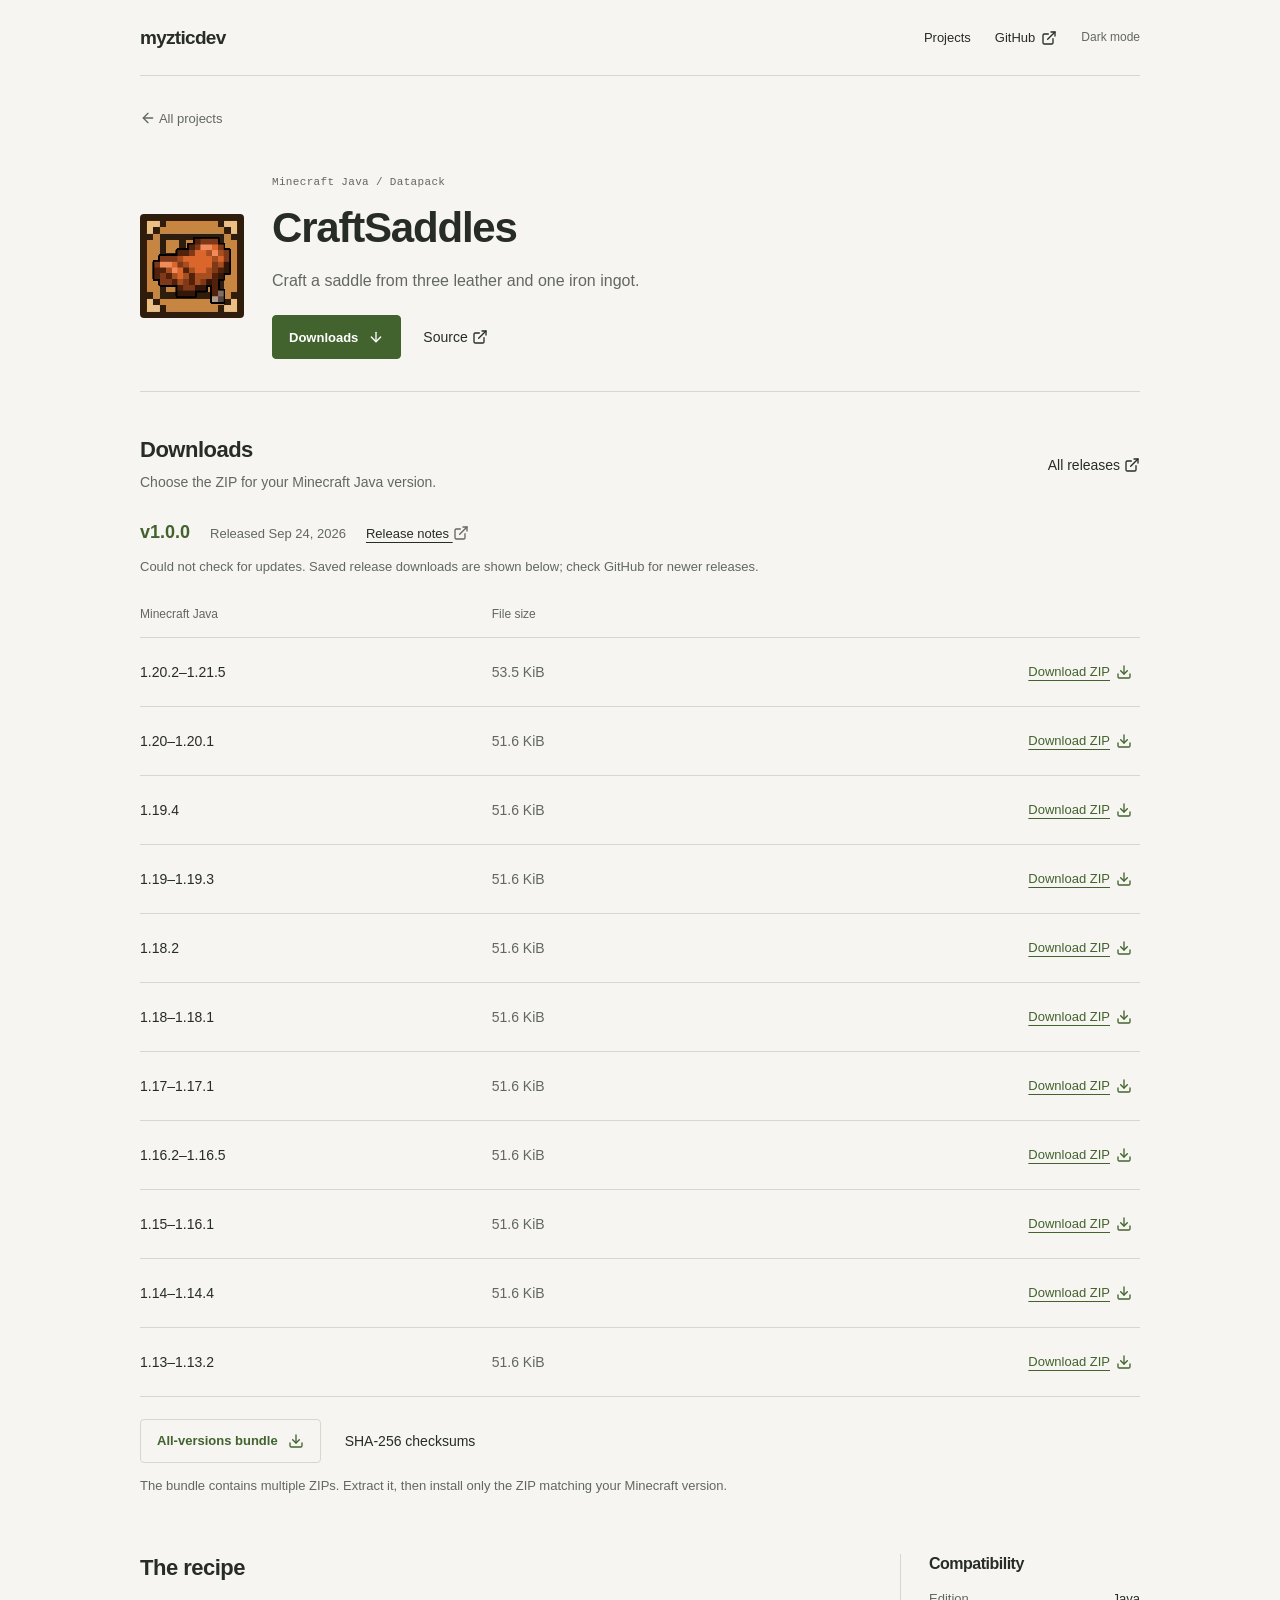
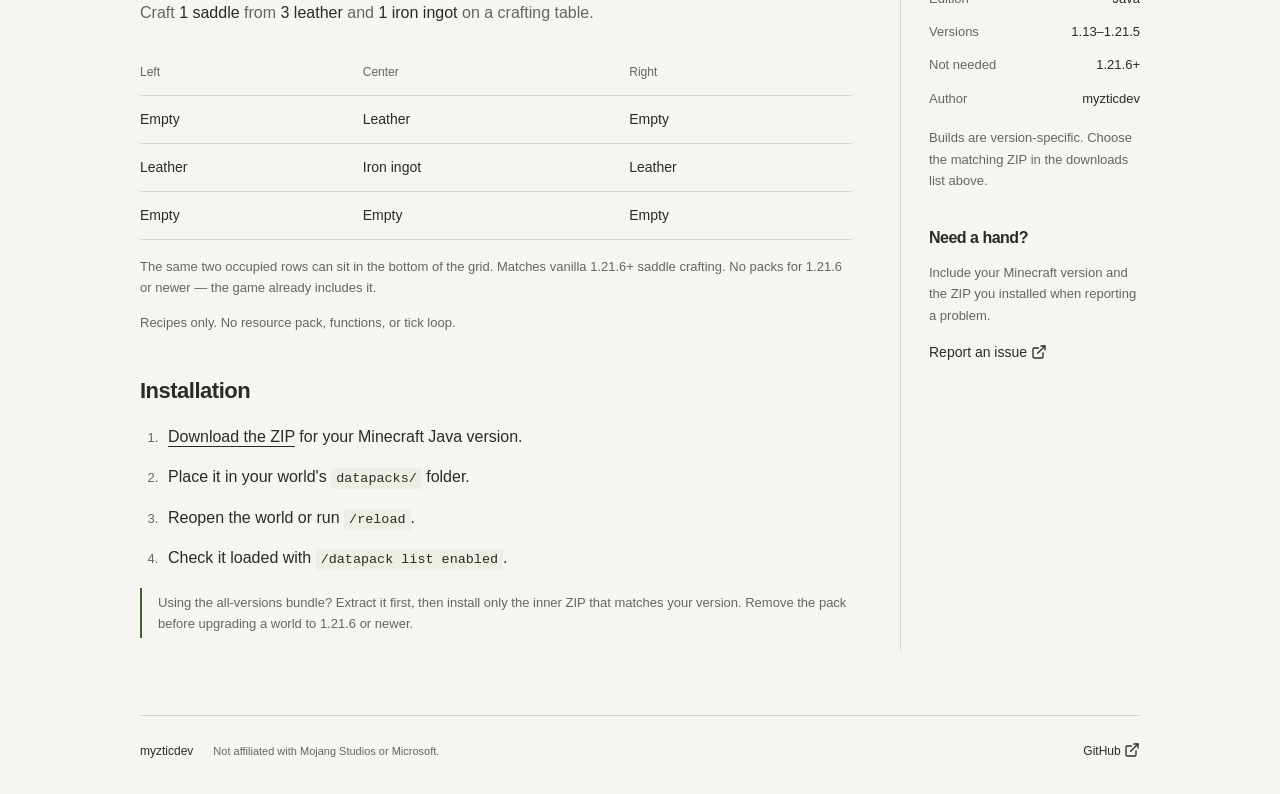
==== projects/craftsaddles/index.html @ 1de1bb4c "Add CraftSaddles project page and shared release downloads." ====
<!doctype html>
<html lang="en" data-theme="dark">
<head>
  <meta charset="utf-8" />
  <meta name="viewport" content="width=device-width, initial-scale=1" />
  <meta name="theme-color" content="#191a19" />
  <meta name="description" content="CraftSaddles by myzticdev — craft a saddle from leather and iron in Minecraft Java 1.13 through 1.21.5." />
  <meta property="og:title" content="CraftSaddles — myzticdev" />
  <meta property="og:description" content="A lightweight Minecraft Java datapack that backports vanilla saddle crafting to 1.13–1.21.5." />
  <meta property="og:type" content="website" />
  <meta property="og:url" content="https://mc.myztic.dev/projects/craftsaddles/" />
  <meta property="og:image" content="https://mc.myztic.dev/assets/images/craftsaddles.png" />
  <title>CraftSaddles — myzticdev</title>
  <link rel="stylesheet" href="/assets/css/styles.css?v=20260925-1" />
  <script src="/assets/js/app.js?v=20260922-3" defer></script>
  <script type="module" src="/assets/js/releases.js?v=20260925-1"></script>
</head>
<body>
  <a class="skip-link" href="#main">Skip to content</a>
  <div class="site-shell">
    <header class="topbar">
      <a class="brand" href="/" aria-label="myzticdev home">myzticdev</a>
      <nav aria-label="Main navigation">
        <a href="/#projects">Projects</a>
        <a href="https://github.com/myzticdev">GitHub <span class="icon icon-external-link" aria-hidden="true"></span></a>
        <button id="theme-toggle" type="button" hidden>Light mode</button>
      </nav>
    </header>
    <main id="main">
      <a class="back-link" href="/#projects"><span class="icon icon-arrow-left" aria-hidden="true"></span> All projects</a>
      <section class="project-header" aria-labelledby="project-title">
        <img class="detail-art" src="/assets/images/craftsaddles.png" alt="CraftSaddles pack icon" width="240" height="240" />
        <div>
          <p class="eyebrow">Minecraft Java / Datapack</p>
          <h1 id="project-title">CraftSaddles</h1>
          <p class="summary">Craft a saddle from three leather and one iron ingot.</p>
          <div class="actions">
            <a class="button" href="#downloads">Downloads <span class="icon icon-arrow-down" aria-hidden="true"></span></a>
            <a class="text-link" href="https://github.com/myzticdev/CraftSaddles">Source <span class="icon icon-external-link" aria-hidden="true"></span></a>
          </div>
        </div>
      </section>
      <section class="downloads-section" id="downloads" aria-labelledby="downloads-heading" data-release-downloads data-release-repo="https://github.com/myzticdev/CraftSaddles" data-release-pack="CraftSaddles" data-release-prefix="CraftSaddles">
        <div class="downloads-heading"><div><h2 id="downloads-heading">Downloads</h2><p>Choose the ZIP for your Minecraft Java version.</p></div><a class="text-link" href="https://github.com/myzticdev/CraftSaddles/releases">All releases <span class="icon icon-external-link" aria-hidden="true"></span></a></div>
        <div class="release-meta"><strong data-release-tag>v1.0.0</strong><span>Released <time data-release-date datetime="2026-09-24">Sep 24, 2026</time></span><a data-release-notes href="https://github.com/myzticdev/CraftSaddles/releases/tag/v1.0.0">Release notes <span class="icon icon-external-link" aria-hidden="true"></span></a></div>
        <p class="note release-status" data-release-status role="status">Saved release from GitHub. Checking for updates requires JavaScript.</p>
        <table class="downloads-table">
          <caption class="sr-only">CraftSaddles downloads by Minecraft Java version</caption>
          <thead><tr><th scope="col">Minecraft Java</th><th class="download-size" scope="col">File size</th><th scope="col"><span class="sr-only">Download</span></th></tr></thead>
          <tbody data-download-rows>
              <tr><th scope="row">1.20.2–1.21.5</th><td class="download-size">53.5 KiB</td><td><a class="download-link" href="https://github.com/myzticdev/CraftSaddles/releases/download/v1.0.0/CraftSaddles-1.20.2-1.21.5.zip" aria-label="Download CraftSaddles v1.0.0 for Minecraft 1.20.2–1.21.5">Download ZIP <span class="icon icon-download" aria-hidden="true"></span></a></td></tr>
              <tr><th scope="row">1.20–1.20.1</th><td class="download-size">51.6 KiB</td><td><a class="download-link" href="https://github.com/myzticdev/CraftSaddles/releases/download/v1.0.0/CraftSaddles-1.20-1.20.1.zip" aria-label="Download CraftSaddles v1.0.0 for Minecraft 1.20–1.20.1">Download ZIP <span class="icon icon-download" aria-hidden="true"></span></a></td></tr>
              <tr><th scope="row">1.19.4</th><td class="download-size">51.6 KiB</td><td><a class="download-link" href="https://github.com/myzticdev/CraftSaddles/releases/download/v1.0.0/CraftSaddles-1.19.4.zip" aria-label="Download CraftSaddles v1.0.0 for Minecraft 1.19.4">Download ZIP <span class="icon icon-download" aria-hidden="true"></span></a></td></tr>
              <tr><th scope="row">1.19–1.19.3</th><td class="download-size">51.6 KiB</td><td><a class="download-link" href="https://github.com/myzticdev/CraftSaddles/releases/download/v1.0.0/CraftSaddles-1.19-1.19.3.zip" aria-label="Download CraftSaddles v1.0.0 for Minecraft 1.19–1.19.3">Download ZIP <span class="icon icon-download" aria-hidden="true"></span></a></td></tr>
              <tr><th scope="row">1.18.2</th><td class="download-size">51.6 KiB</td><td><a class="download-link" href="https://github.com/myzticdev/CraftSaddles/releases/download/v1.0.0/CraftSaddles-1.18.2.zip" aria-label="Download CraftSaddles v1.0.0 for Minecraft 1.18.2">Download ZIP <span class="icon icon-download" aria-hidden="true"></span></a></td></tr>
              <tr><th scope="row">1.18–1.18.1</th><td class="download-size">51.6 KiB</td><td><a class="download-link" href="https://github.com/myzticdev/CraftSaddles/releases/download/v1.0.0/CraftSaddles-1.18-1.18.1.zip" aria-label="Download CraftSaddles v1.0.0 for Minecraft 1.18–1.18.1">Download ZIP <span class="icon icon-download" aria-hidden="true"></span></a></td></tr>
              <tr><th scope="row">1.17–1.17.1</th><td class="download-size">51.6 KiB</td><td><a class="download-link" href="https://github.com/myzticdev/CraftSaddles/releases/download/v1.0.0/CraftSaddles-1.17-1.17.1.zip" aria-label="Download CraftSaddles v1.0.0 for Minecraft 1.17–1.17.1">Download ZIP <span class="icon icon-download" aria-hidden="true"></span></a></td></tr>
              <tr><th scope="row">1.16.2–1.16.5</th><td class="download-size">51.6 KiB</td><td><a class="download-link" href="https://github.com/myzticdev/CraftSaddles/releases/download/v1.0.0/CraftSaddles-1.16.2-1.16.5.zip" aria-label="Download CraftSaddles v1.0.0 for Minecraft 1.16.2–1.16.5">Download ZIP <span class="icon icon-download" aria-hidden="true"></span></a></td></tr>
              <tr><th scope="row">1.15–1.16.1</th><td class="download-size">51.6 KiB</td><td><a class="download-link" href="https://github.com/myzticdev/CraftSaddles/releases/download/v1.0.0/CraftSaddles-1.15-1.16.1.zip" aria-label="Download CraftSaddles v1.0.0 for Minecraft 1.15–1.16.1">Download ZIP <span class="icon icon-download" aria-hidden="true"></span></a></td></tr>
              <tr><th scope="row">1.14–1.14.4</th><td class="download-size">51.6 KiB</td><td><a class="download-link" href="https://github.com/myzticdev/CraftSaddles/releases/download/v1.0.0/CraftSaddles-1.14-1.14.4.zip" aria-label="Download CraftSaddles v1.0.0 for Minecraft 1.14–1.14.4">Download ZIP <span class="icon icon-download" aria-hidden="true"></span></a></td></tr>
              <tr><th scope="row">1.13–1.13.2</th><td class="download-size">51.6 KiB</td><td><a class="download-link" href="https://github.com/myzticdev/CraftSaddles/releases/download/v1.0.0/CraftSaddles-1.13-1.13.2.zip" aria-label="Download CraftSaddles v1.0.0 for Minecraft 1.13–1.13.2">Download ZIP <span class="icon icon-download" aria-hidden="true"></span></a></td></tr>
          </tbody>
        </table>
        <div class="release-extras"><a class="button button-outline" data-release-bundle href="https://github.com/myzticdev/CraftSaddles/releases/download/v1.0.0/CraftSaddles-myzticdev-All-Versions.zip">All-versions bundle <span class="icon icon-download" aria-hidden="true"></span></a><a class="text-link" data-release-checksums href="https://github.com/myzticdev/CraftSaddles/releases/download/v1.0.0/SHA256SUMS.txt">SHA-256 checksums</a></div>
        <p class="note" data-bundle-note>The bundle contains multiple ZIPs. Extract it, then install only the ZIP matching your Minecraft version.</p>
      </section>
      <div class="detail-layout">
        <div class="detail-main">
          <section aria-labelledby="recipe-heading">
            <h2 id="recipe-heading">The recipe</h2>
            <p>Craft <strong>1 saddle</strong> from <strong>3 leather</strong> and <strong>1 iron ingot</strong> on a crafting table.</p>
            <table>
              <caption class="sr-only">Crafting table pattern for one saddle</caption>
              <thead><tr><th scope="col">Left</th><th scope="col">Center</th><th scope="col">Right</th></tr></thead>
              <tbody>
                <tr><td>Empty</td><td>Leather</td><td>Empty</td></tr>
                <tr><td>Leather</td><td>Iron ingot</td><td>Leather</td></tr>
                <tr><td>Empty</td><td>Empty</td><td>Empty</td></tr>
              </tbody>
            </table>
            <p class="note">The same two occupied rows can sit in the bottom of the grid. Matches vanilla 1.21.6+ saddle crafting. No packs for 1.21.6 or newer — the game already includes it.</p>
            <p class="note">Recipes only. No resource pack, functions, or tick loop.</p>
          </section>
          <section aria-labelledby="install-heading">
            <h2 id="install-heading">Installation</h2>
            <ol class="install-steps">
              <li><a href="#downloads">Download the ZIP</a> for your Minecraft Java version.</li>
              <li>Place it in your world's <code>datapacks/</code> folder.</li>
              <li>Reopen the world or run <code>/reload</code>.</li>
              <li>Check it loaded with <code>/datapack list enabled</code>.</li>
            </ol>
            <p class="install-note">Using the all-versions bundle? Extract it first, then install only the inner ZIP that matches your version. Remove the pack before upgrading a world to 1.21.6 or newer.</p>
          </section>
        </div>
        <aside class="project-sidebar" aria-label="Compatibility and support">
          <section>
            <h2>Compatibility</h2>
            <dl><div><dt>Edition</dt><dd>Java</dd></div><div><dt>Versions</dt><dd>1.13–1.21.5</dd></div><div><dt>Not needed</dt><dd>1.21.6+</dd></div><div><dt>Author</dt><dd>myzticdev</dd></div></dl>
            <p class="note">Builds are version-specific. Choose the matching ZIP in the downloads list above.</p>
          </section>
          <section>
            <h2>Need a hand?</h2>
            <p class="note">Include your Minecraft version and the ZIP you installed when reporting a problem.</p>
            <a class="text-link" href="https://github.com/myzticdev/CraftSaddles/issues">Report an issue <span class="icon icon-external-link" aria-hidden="true"></span></a>
          </section>
        </aside>
      </div>
    </main>
    <footer class="footer">
      <a href="/">myzticdev</a>
      <small>Not affiliated with Mojang Studios or Microsoft.</small>
      <a href="https://github.com/myzticdev">GitHub <span class="icon icon-external-link" aria-hidden="true"></span></a>
    </footer>
  </div>
</body>
</html>
---- assets/css/styles.css ----
:root { color-scheme:dark; --bg:#191a19; --text:#edeeea; --muted:#a6aaa3; --line:#383b36; --accent:#aac792; --button-text:#172012; --surface:#222520; --card-border:var(--line); }
:root[data-theme="light"] { color-scheme:light; --bg:#f6f5f1; --text:#272c26; --muted:#62685f; --line:#d6d8ce; --accent:#42632d; --button-text:#fff; --surface:#eeeee7; --card-border:var(--line); }
* { box-sizing:border-box; }
html { scroll-padding-top:24px; }
body { margin:0; background:var(--bg); color:var(--text); font-family:Arial,Helvetica,sans-serif; font-size:16px; line-height:1.65; -webkit-font-smoothing:antialiased; }
a { color:inherit; text-underline-offset:4px; }
a:hover { color:var(--accent); }
button { font:inherit; }
a,button { -webkit-tap-highlight-color:transparent; }
:focus-visible { outline:2px solid var(--accent); outline-offset:5px; }
.site-shell { width:min(1000px,calc(100% - 64px)); margin:auto; }
.topbar { min-height:76px; display:flex; align-items:center; justify-content:space-between; gap:20px; border-bottom:1px solid var(--line); }
.brand { font-size:19px; font-weight:700; letter-spacing:-.7px; text-decoration:none; }
.topbar nav { display:flex; align-items:center; flex-wrap:wrap; gap:24px; font-size:13px; }
.topbar nav a { text-decoration:none; display:inline-flex; align-items:center; min-height:44px; }
#theme-toggle { background:none; border:0; padding:10px 0; min-height:44px; color:var(--muted); font-size:12px; cursor:pointer; }
#theme-toggle:hover { color:var(--text); }
h1,h2,h3,p { margin-top:0; }
h1 { font-size:clamp(32px,4.5vw,46px); line-height:1.15; letter-spacing:-1.6px; }
h2 { font-size:22px; line-height:1.3; letter-spacing:-.5px; }
.eyebrow,.section-label { font-family:ui-monospace,SFMono-Regular,Consolas,monospace; font-size:11px; font-weight:400; letter-spacing:.03em; color:var(--muted); }
.intro { padding:58px 0 46px; }
.intro .eyebrow { margin-bottom:18px; }
.intro h1 { margin-bottom:18px; }
.intro > p:last-child { color:var(--muted); margin:0; font-size:16px; }
.directory-layout { display:grid; gap:36px; padding-bottom:48px; }
.project-grid { display:grid; grid-template-columns:repeat(2,minmax(0,1fr)); gap:16px; }
.project-entry { display:flex; flex-direction:column; min-width:0; padding:22px; border:1px solid var(--line); border-radius:8px; background:var(--surface); }
.project-entry .actions { gap:16px; margin-top:auto; padding-top:16px; border-top:1px solid var(--line); }
.project-entry .text-link { font-size:12px; }
.project-entry-heading > div { min-width:0; }
.section-label { margin:0 0 20px; padding-bottom:12px; border-bottom:1px solid var(--line); }
.project-entry-heading { display:flex; align-items:center; gap:14px; margin-bottom:16px; }
.pack-icon { width:56px; height:56px; flex-shrink:0; border-radius:4px; image-rendering:pixelated; }
.project-entry .eyebrow { margin:0 0 6px; font-size:10px; }
.project-entry h3 { font-size:23px; letter-spacing:-.8px; line-height:1.2; margin:0; overflow-wrap:anywhere; }
.project-entry h3 a { text-decoration:none; }
.project-description { font-size:14px; color:var(--muted); margin-bottom:20px; }
.project-help { font-size:12px; color:var(--muted); margin:28px 0 0; }
.project-help a { color:var(--text); }
.plans { display:grid; grid-template-columns:repeat(2,minmax(0,1fr)); gap:0 24px; }
.plans .section-label, .plans > .note { grid-column:1 / -1; }
.plans article { margin-bottom:16px; }
.plans h3 { font-size:14px; margin-bottom:6px; }
.plans article p { font-size:13px; color:var(--muted); line-height:1.7; margin:0; }
.plans > .note { font-size:12px; padding-top:6px; }
.button { display:inline-flex; align-items:center; justify-content:center; gap:10px; min-height:44px; padding:9px 16px; border:1px solid var(--accent); border-radius:4px; background:var(--accent); color:var(--button-text); font-weight:600; font-size:13px; text-decoration:none; }
.button:hover { background:var(--text); border-color:var(--text); color:var(--bg); }
.button-outline { background:transparent; color:var(--accent); border-color:var(--line); }
.actions { display:flex; align-items:center; flex-wrap:wrap; gap:22px; }
.text-link { font-size:14px; text-decoration:none; padding:10px 0; }
.text-link:hover { text-decoration:underline; }
.footer { display:flex; align-items:baseline; flex-wrap:wrap; gap:20px; padding:26px 0 32px; border-top:1px solid var(--line); font-size:12px; }
.footer a { text-decoration:none; }
.footer small { margin-right:auto; color:var(--muted); font-size:11px; }
.back-link { display:inline-block; margin:32px 0; color:var(--muted); font-size:13px; text-decoration:none; }
.project-header { display:grid; grid-template-columns:104px minmax(0,1fr); gap:28px; align-items:center; padding:12px 0 32px; border-bottom:1px solid var(--line); }
.detail-art { width:100%; height:auto; image-rendering:pixelated; border-radius:4px; }
.project-header h1 { font-size:clamp(28px,4vw,42px); letter-spacing:-1.2px; margin-bottom:16px; overflow-wrap:anywhere; color:var(--text); }
.project-header .eyebrow { margin-bottom:12px; }
.summary { font-size:16px; line-height:1.6; color:var(--muted); margin-bottom:22px; }
.detail-layout { display:grid; grid-template-columns:minmax(0,1fr) 240px; gap:48px; padding:44px 0 64px; }
.detail-main section + section { margin-top:44px; }
.detail-main p { color:var(--muted); }
.detail-main strong { color:var(--text); font-weight:400; }
table { width:100%; border-collapse:collapse; margin:24px 0 16px; text-align:left; font-size:14px; }
th,td { padding:12px 8px 12px 0; border-bottom:1px solid var(--line); }
thead th { color:var(--muted); font-size:12px; font-weight:400; }
tbody th { font-weight:400; }
.note { color:var(--muted); font-size:13px; line-height:1.65; }
.install-steps { padding-left:22px; }
.install-steps li { padding-left:6px; margin-bottom:14px; }
.install-steps li::marker { color:var(--muted); font-size:13px; }
code { font-family:ui-monospace,SFMono-Regular,Consolas,monospace; font-size:.84em; background:var(--surface); padding:3px 5px; overflow-wrap:anywhere; }
.install-note { border-left:2px solid var(--accent); padding:4px 0 4px 16px; font-size:13px; }
.project-sidebar { border-left:1px solid var(--line); padding-left:28px; }
.project-sidebar h2 { font-size:16px; }
.project-sidebar section + section { margin-top:36px; }
dl { font-size:13px; margin-bottom:18px; }
dl > div { display:flex; justify-content:space-between; gap:16px; margin-bottom:12px; }
dt { color:var(--muted); }
dd { margin:0; }
.sr-only { position:absolute; width:1px; height:1px; padding:0; margin:-1px; overflow:hidden; clip:rect(0,0,0,0); white-space:nowrap; border:0; }
.skip-link { position:absolute; left:16px; top:-100px; z-index:10; padding:12px; background:var(--accent); color:var(--button-text); }
.skip-link:focus { top:12px; }

@media (max-width:760px) {
  .site-shell { width:calc(100% - 40px); }
  .directory-layout { padding-bottom:40px; }
  .project-grid { grid-template-columns:minmax(0,1fr); }
  .intro { padding:38px 0; }

  .detail-layout { grid-template-columns:minmax(0,1fr); gap:32px; }
  .project-sidebar { display:grid; grid-template-columns:1fr 1fr; gap:28px; border-left:0; border-top:1px solid var(--line); padding:24px 0 0; }
  .project-sidebar section + section { margin:0; }
}
@media (max-width:520px) {
  .topbar { flex-wrap:wrap; padding:16px 0 8px; gap:4px; }
  .topbar nav { width:100%; gap:20px; }
  #theme-toggle { margin-left:auto; }
  .intro h1 { font-size:34px; }
  .project-entry-heading { gap:14px; align-items:flex-start; }
  .project-entry { padding:18px; }
  .plans { grid-template-columns:minmax(0,1fr); }
  .project-entry h3 { font-size:22px; }
  .project-entry .eyebrow { font-size:10px; }
  .actions { gap:16px; }
  .footer { gap:12px; }
  .footer small { order:3; width:100%; }
  .footer > a:last-child { margin-left:auto; }
  .back-link { margin:24px 0; }
  .project-header { grid-template-columns:minmax(0,1fr); gap:20px; }
  .detail-art { width:80px; }
  .project-header h1 { font-size:32px; }
  .detail-layout { padding:32px 0 40px; }
  .project-sidebar { grid-template-columns:1fr; }
}
.downloads-section { margin-top:44px; scroll-margin-top:24px; }
.downloads-heading { display:flex; align-items:center; justify-content:space-between; flex-wrap:wrap; gap:12px; }
.downloads-heading h2 { margin-bottom:6px; }
.downloads-heading p { color:var(--muted); margin:0; font-size:14px; }
.release-meta { display:flex; flex-wrap:wrap; align-items:baseline; gap:10px 20px; margin-top:24px; font-size:13px; }
.release-meta strong { color:var(--accent); font-size:18px; }
.release-meta span { color:var(--muted); }
.release-status { margin:8px 0 0; }
.downloads-table { margin:16px 0 22px; }
.downloads-table td:last-child { text-align:right; }
.download-link { display:inline-flex; align-items:center; min-height:44px; font-size:13px; color:var(--accent); }
.download-size { color:var(--muted); }
.release-extras { display:flex; align-items:center; flex-wrap:wrap; gap:12px 24px; margin-bottom:12px; }
.release-extras [hidden] { display:none; }
@media (max-width:520px) {
  .downloads-section { margin-top:32px; }
  .downloads-table .download-size { display:none; }
  .downloads-table th { font-size:13px; }
  .download-link { font-size:12px; }
}


.icon { display:inline-block; width:16px; height:16px; flex-shrink:0; vertical-align:-3px; background-color:currentColor; -webkit-mask:var(--icon) center / contain no-repeat; mask:var(--icon) center / contain no-repeat; }
.icon-download { --icon:url('/assets/icons/download.svg'); }
.icon-external-link { --icon:url('/assets/icons/external-link.svg'); }
.icon-arrow-left { --icon:url('/assets/icons/arrow-left.svg'); }
.icon-arrow-down { --icon:url('/assets/icons/arrow-down.svg'); }
.topbar nav a, .download-link { gap:6px; }
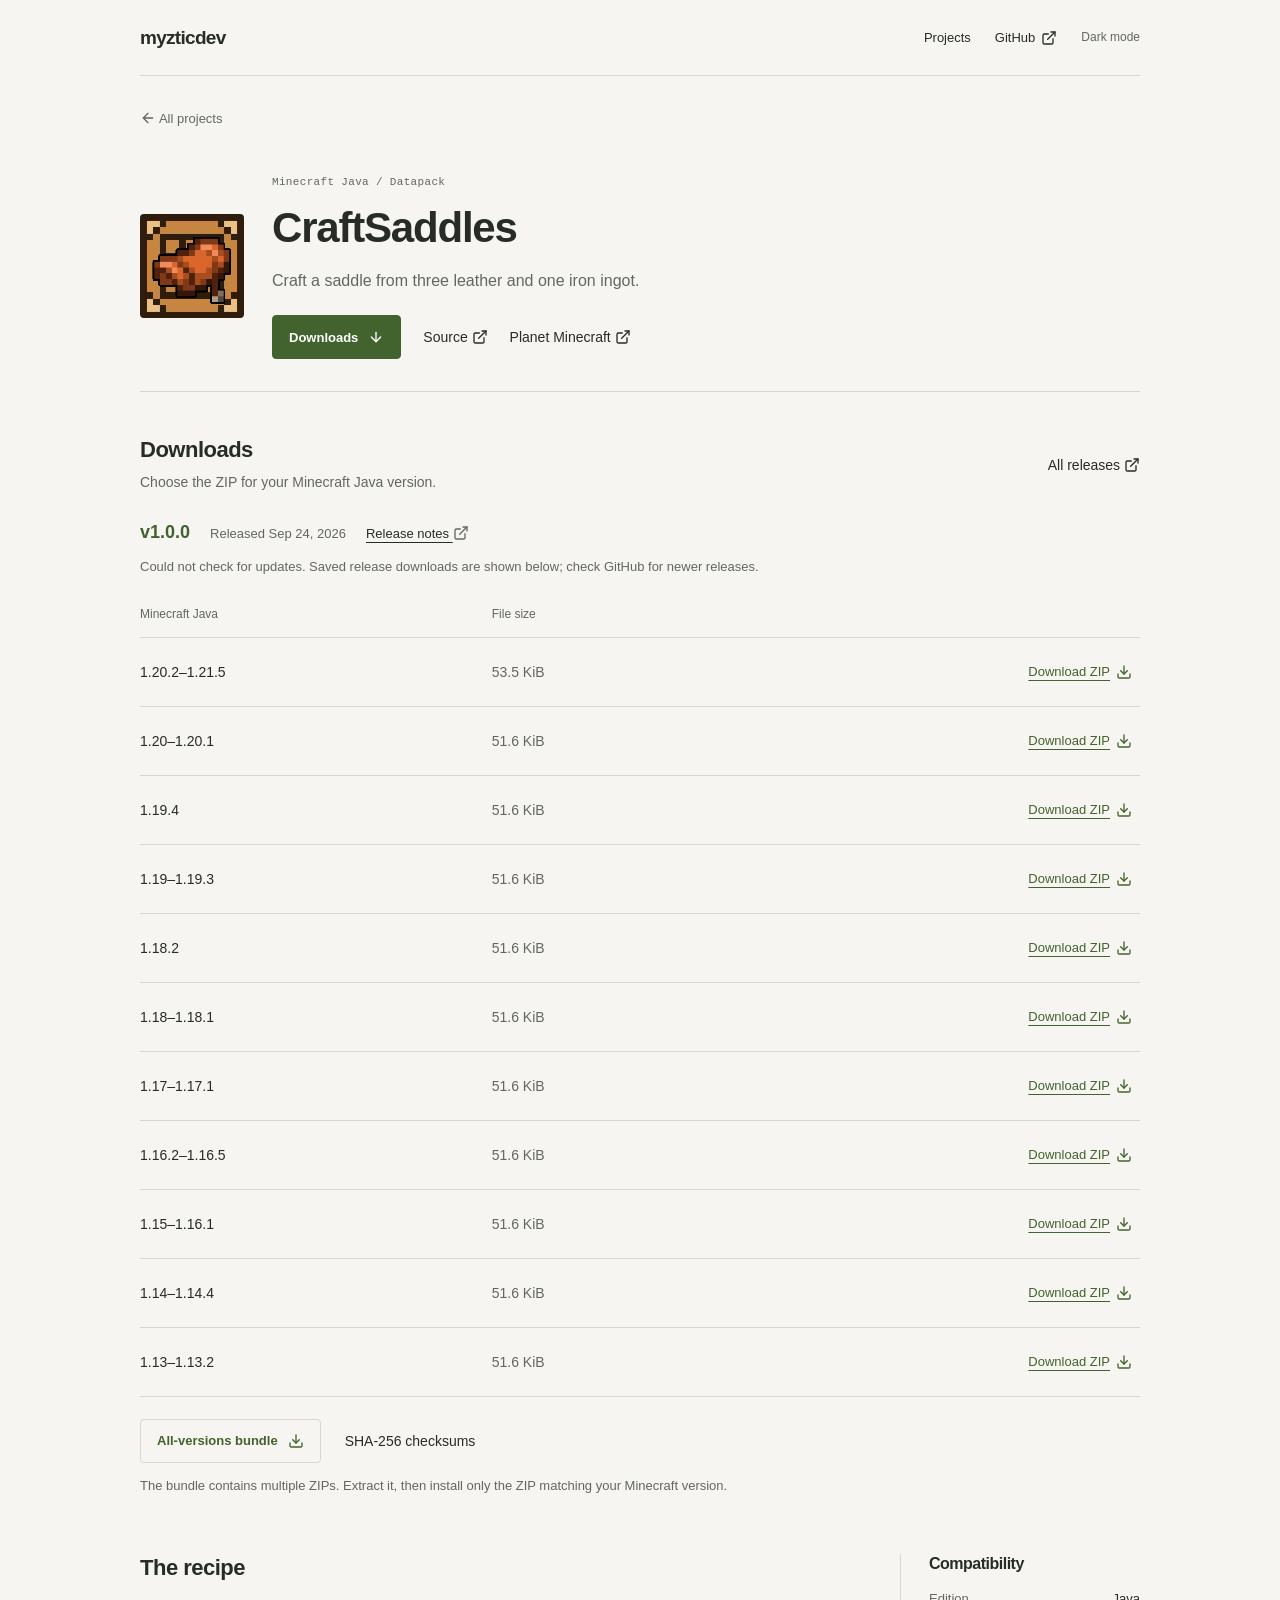
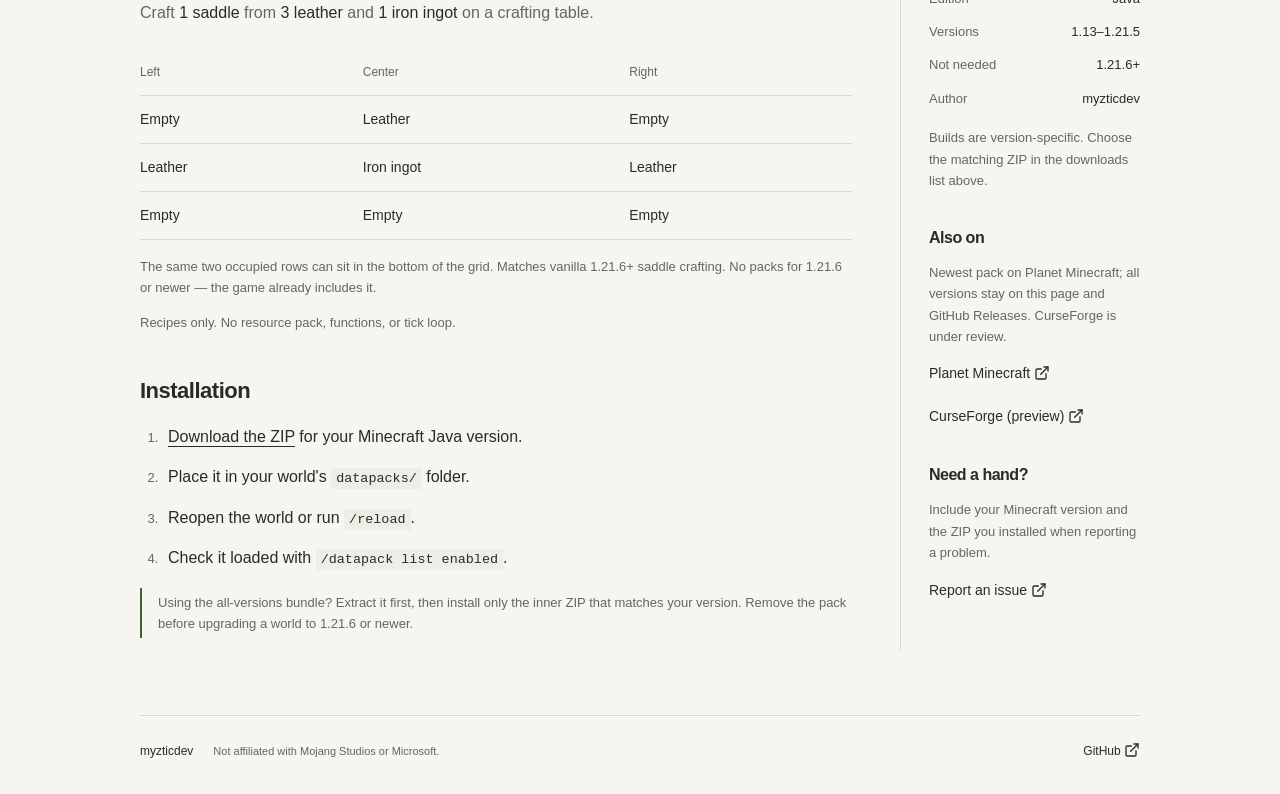
==== commit 471c6b9b: "Add Planet Minecraft and CurseForge preview links for CraftSaddles." ====
--- a/projects/craftsaddles/index.html
+++ b/projects/craftsaddles/index.html
@@ -37,6 +37,7 @@
           <div class="actions">
             <a class="button" href="#downloads">Downloads <span class="icon icon-arrow-down" aria-hidden="true"></span></a>
             <a class="text-link" href="https://github.com/myzticdev/CraftSaddles">Source <span class="icon icon-external-link" aria-hidden="true"></span></a>
+            <a class="text-link" href="https://www.planetminecraft.com/data-pack/craftsaddles-craft-a-saddle/">Planet Minecraft <span class="icon icon-external-link" aria-hidden="true"></span></a>
           </div>
         </div>
       </section>
@@ -99,6 +100,12 @@
             <p class="note">Builds are version-specific. Choose the matching ZIP in the downloads list above.</p>
           </section>
           <section>
+            <h2>Also on</h2>
+            <p class="note">Newest pack on Planet Minecraft; all versions stay on this page and GitHub Releases. CurseForge is under review.</p>
+            <p><a class="text-link" href="https://www.planetminecraft.com/data-pack/craftsaddles-craft-a-saddle/">Planet Minecraft <span class="icon icon-external-link" aria-hidden="true"></span></a></p>
+            <p><a class="text-link" href="https://www.curseforge.com/minecraft/data-packs/craftsaddles/preview">CurseForge (preview) <span class="icon icon-external-link" aria-hidden="true"></span></a></p>
+          </section>
+          <section>
             <h2>Need a hand?</h2>
             <p class="note">Include your Minecraft version and the ZIP you installed when reporting a problem.</p>
             <a class="text-link" href="https://github.com/myzticdev/CraftSaddles/issues">Report an issue <span class="icon icon-external-link" aria-hidden="true"></span></a>
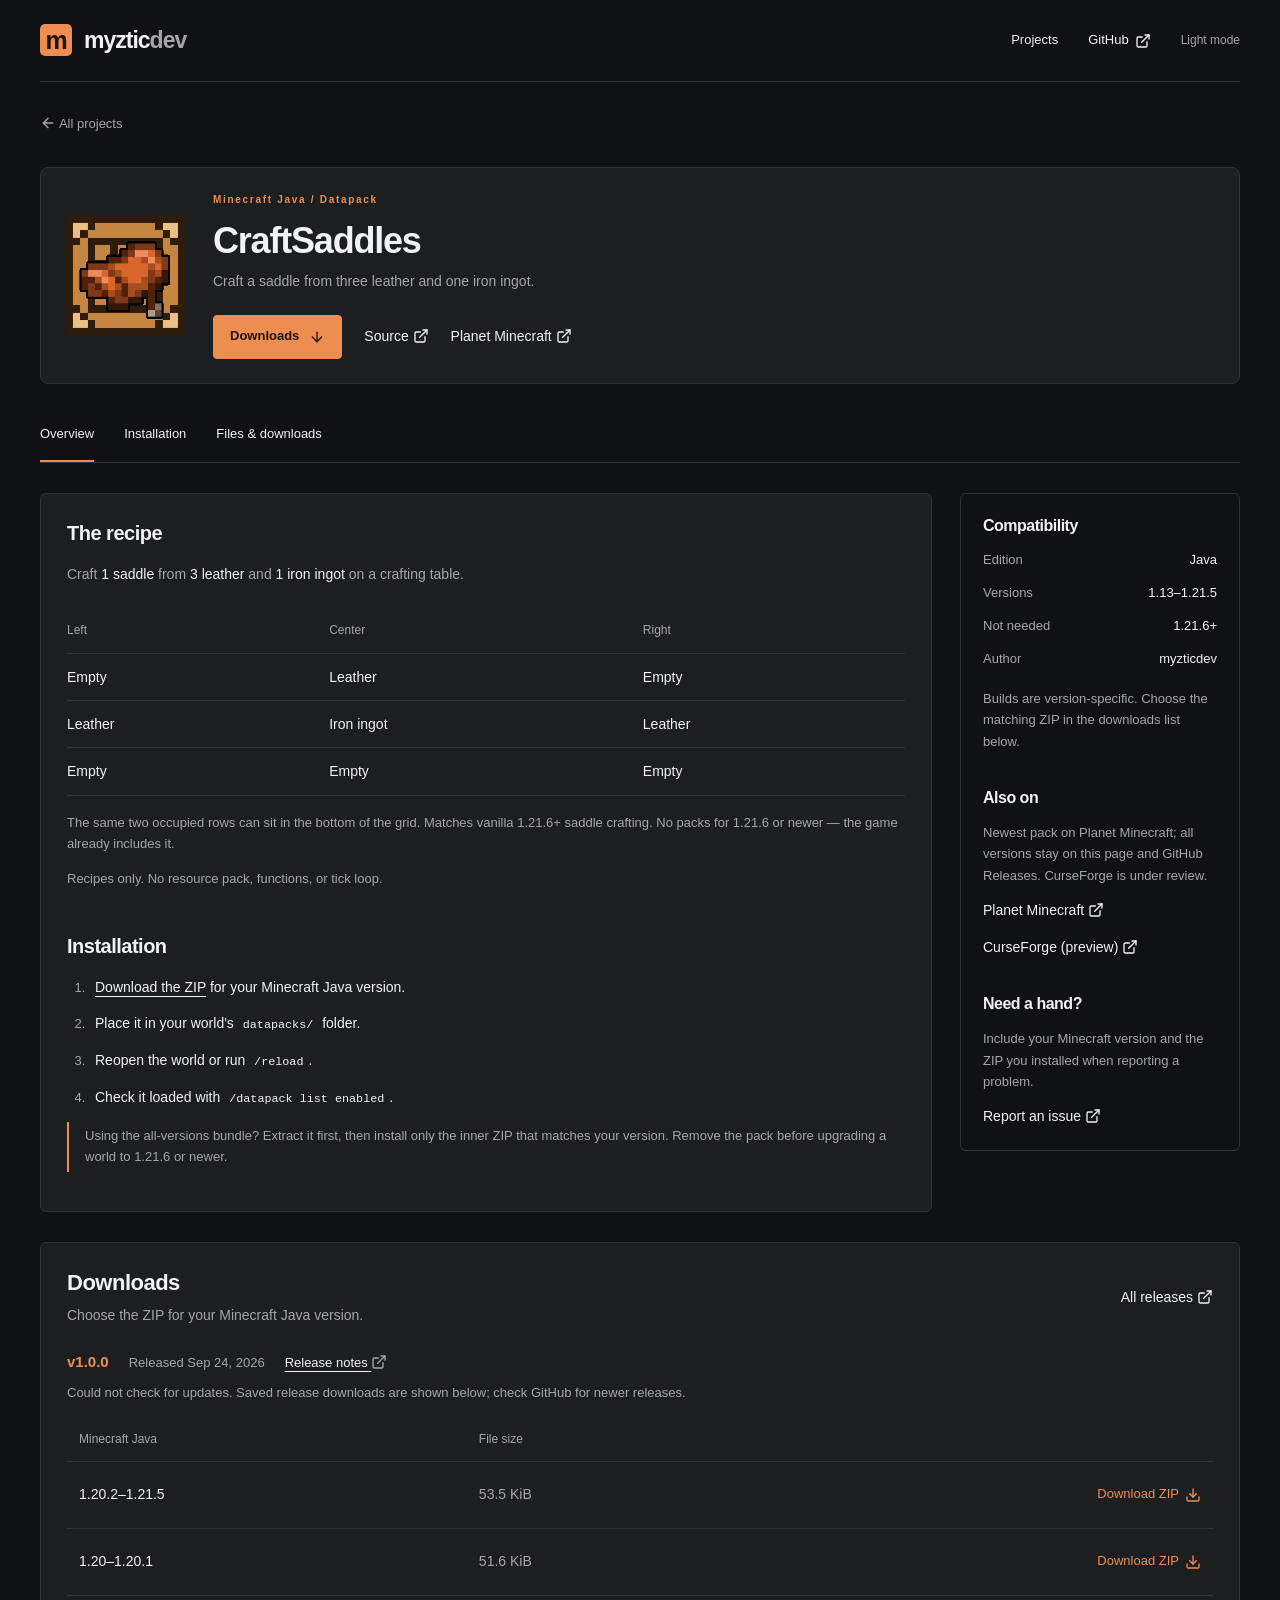
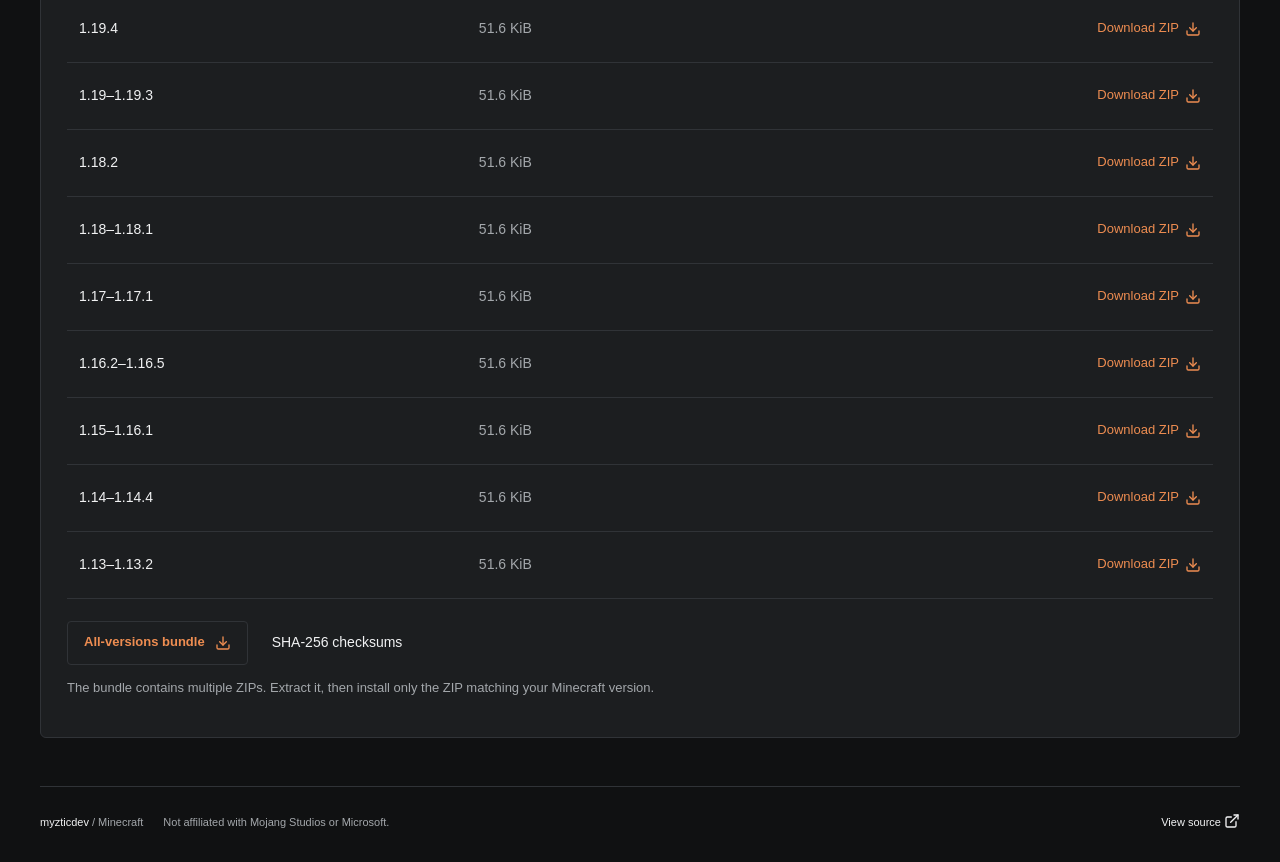
==== commit af08e6d2: "Redesign Minecraft project catalog and project pages" ====
--- a/projects/craftsaddles/index.html
+++ b/projects/craftsaddles/index.html
@@ -11,21 +11,17 @@
   <meta property="og:url" content="https://mc.myztic.dev/projects/craftsaddles/" />
   <meta property="og:image" content="https://mc.myztic.dev/assets/images/craftsaddles.png" />
   <title>CraftSaddles — myzticdev</title>
-  <link rel="stylesheet" href="/assets/css/styles.css?v=20260925-1" />
-  <script src="/assets/js/app.js?v=20260922-3" defer></script>
-  <script type="module" src="/assets/js/releases.js?v=20260925-1"></script>
+  <link rel="stylesheet" href="/assets/css/styles.css?v=20260929-1" />
+  <script src="/assets/js/app.js?v=20260929-1" defer></script>
+  <script type="module" src="/assets/js/releases.js?v=20260929-1"></script>
 </head>
 <body>
   <a class="skip-link" href="#main">Skip to content</a>
   <div class="site-shell">
     <header class="topbar">
-      <a class="brand" href="/" aria-label="myzticdev home">myzticdev</a>
-      <nav aria-label="Main navigation">
-        <a href="/#projects">Projects</a>
-        <a href="https://github.com/myzticdev">GitHub <span class="icon icon-external-link" aria-hidden="true"></span></a>
-        <button id="theme-toggle" type="button" hidden>Light mode</button>
-      </nav>
-    </header>
+<a class="brand" href="/" aria-label="myzticdev home"><span class="brand-mark" aria-hidden="true">m</span>myztic<span class="brand-dev">dev</span></a>
+<nav aria-label="Main navigation"><a href="/#projects">Projects</a><a href="https://github.com/myzticdev">GitHub <span class="icon icon-external-link" aria-hidden="true"></span></a><button id="theme-toggle" type="button" hidden>Light mode</button></nav>
+</header>
     <main id="main">
       <a class="back-link" href="/#projects"><span class="icon icon-arrow-left" aria-hidden="true"></span> All projects</a>
       <section class="project-header" aria-labelledby="project-title">
@@ -41,30 +37,7 @@
           </div>
         </div>
       </section>
-      <section class="downloads-section" id="downloads" aria-labelledby="downloads-heading" data-release-downloads data-release-repo="https://github.com/myzticdev/CraftSaddles" data-release-pack="CraftSaddles" data-release-prefix="CraftSaddles">
-        <div class="downloads-heading"><div><h2 id="downloads-heading">Downloads</h2><p>Choose the ZIP for your Minecraft Java version.</p></div><a class="text-link" href="https://github.com/myzticdev/CraftSaddles/releases">All releases <span class="icon icon-external-link" aria-hidden="true"></span></a></div>
-        <div class="release-meta"><strong data-release-tag>v1.0.0</strong><span>Released <time data-release-date datetime="2026-09-24">Sep 24, 2026</time></span><a data-release-notes href="https://github.com/myzticdev/CraftSaddles/releases/tag/v1.0.0">Release notes <span class="icon icon-external-link" aria-hidden="true"></span></a></div>
-        <p class="note release-status" data-release-status role="status">Saved release from GitHub. Checking for updates requires JavaScript.</p>
-        <table class="downloads-table">
-          <caption class="sr-only">CraftSaddles downloads by Minecraft Java version</caption>
-          <thead><tr><th scope="col">Minecraft Java</th><th class="download-size" scope="col">File size</th><th scope="col"><span class="sr-only">Download</span></th></tr></thead>
-          <tbody data-download-rows>
-              <tr><th scope="row">1.20.2–1.21.5</th><td class="download-size">53.5 KiB</td><td><a class="download-link" href="https://github.com/myzticdev/CraftSaddles/releases/download/v1.0.0/CraftSaddles-1.20.2-1.21.5.zip" aria-label="Download CraftSaddles v1.0.0 for Minecraft 1.20.2–1.21.5">Download ZIP <span class="icon icon-download" aria-hidden="true"></span></a></td></tr>
-              <tr><th scope="row">1.20–1.20.1</th><td class="download-size">51.6 KiB</td><td><a class="download-link" href="https://github.com/myzticdev/CraftSaddles/releases/download/v1.0.0/CraftSaddles-1.20-1.20.1.zip" aria-label="Download CraftSaddles v1.0.0 for Minecraft 1.20–1.20.1">Download ZIP <span class="icon icon-download" aria-hidden="true"></span></a></td></tr>
-              <tr><th scope="row">1.19.4</th><td class="download-size">51.6 KiB</td><td><a class="download-link" href="https://github.com/myzticdev/CraftSaddles/releases/download/v1.0.0/CraftSaddles-1.19.4.zip" aria-label="Download CraftSaddles v1.0.0 for Minecraft 1.19.4">Download ZIP <span class="icon icon-download" aria-hidden="true"></span></a></td></tr>
-              <tr><th scope="row">1.19–1.19.3</th><td class="download-size">51.6 KiB</td><td><a class="download-link" href="https://github.com/myzticdev/CraftSaddles/releases/download/v1.0.0/CraftSaddles-1.19-1.19.3.zip" aria-label="Download CraftSaddles v1.0.0 for Minecraft 1.19–1.19.3">Download ZIP <span class="icon icon-download" aria-hidden="true"></span></a></td></tr>
-              <tr><th scope="row">1.18.2</th><td class="download-size">51.6 KiB</td><td><a class="download-link" href="https://github.com/myzticdev/CraftSaddles/releases/download/v1.0.0/CraftSaddles-1.18.2.zip" aria-label="Download CraftSaddles v1.0.0 for Minecraft 1.18.2">Download ZIP <span class="icon icon-download" aria-hidden="true"></span></a></td></tr>
-              <tr><th scope="row">1.18–1.18.1</th><td class="download-size">51.6 KiB</td><td><a class="download-link" href="https://github.com/myzticdev/CraftSaddles/releases/download/v1.0.0/CraftSaddles-1.18-1.18.1.zip" aria-label="Download CraftSaddles v1.0.0 for Minecraft 1.18–1.18.1">Download ZIP <span class="icon icon-download" aria-hidden="true"></span></a></td></tr>
-              <tr><th scope="row">1.17–1.17.1</th><td class="download-size">51.6 KiB</td><td><a class="download-link" href="https://github.com/myzticdev/CraftSaddles/releases/download/v1.0.0/CraftSaddles-1.17-1.17.1.zip" aria-label="Download CraftSaddles v1.0.0 for Minecraft 1.17–1.17.1">Download ZIP <span class="icon icon-download" aria-hidden="true"></span></a></td></tr>
-              <tr><th scope="row">1.16.2–1.16.5</th><td class="download-size">51.6 KiB</td><td><a class="download-link" href="https://github.com/myzticdev/CraftSaddles/releases/download/v1.0.0/CraftSaddles-1.16.2-1.16.5.zip" aria-label="Download CraftSaddles v1.0.0 for Minecraft 1.16.2–1.16.5">Download ZIP <span class="icon icon-download" aria-hidden="true"></span></a></td></tr>
-              <tr><th scope="row">1.15–1.16.1</th><td class="download-size">51.6 KiB</td><td><a class="download-link" href="https://github.com/myzticdev/CraftSaddles/releases/download/v1.0.0/CraftSaddles-1.15-1.16.1.zip" aria-label="Download CraftSaddles v1.0.0 for Minecraft 1.15–1.16.1">Download ZIP <span class="icon icon-download" aria-hidden="true"></span></a></td></tr>
-              <tr><th scope="row">1.14–1.14.4</th><td class="download-size">51.6 KiB</td><td><a class="download-link" href="https://github.com/myzticdev/CraftSaddles/releases/download/v1.0.0/CraftSaddles-1.14-1.14.4.zip" aria-label="Download CraftSaddles v1.0.0 for Minecraft 1.14–1.14.4">Download ZIP <span class="icon icon-download" aria-hidden="true"></span></a></td></tr>
-              <tr><th scope="row">1.13–1.13.2</th><td class="download-size">51.6 KiB</td><td><a class="download-link" href="https://github.com/myzticdev/CraftSaddles/releases/download/v1.0.0/CraftSaddles-1.13-1.13.2.zip" aria-label="Download CraftSaddles v1.0.0 for Minecraft 1.13–1.13.2">Download ZIP <span class="icon icon-download" aria-hidden="true"></span></a></td></tr>
-          </tbody>
-        </table>
-        <div class="release-extras"><a class="button button-outline" data-release-bundle href="https://github.com/myzticdev/CraftSaddles/releases/download/v1.0.0/CraftSaddles-myzticdev-All-Versions.zip">All-versions bundle <span class="icon icon-download" aria-hidden="true"></span></a><a class="text-link" data-release-checksums href="https://github.com/myzticdev/CraftSaddles/releases/download/v1.0.0/SHA256SUMS.txt">SHA-256 checksums</a></div>
-        <p class="note" data-bundle-note>The bundle contains multiple ZIPs. Extract it, then install only the ZIP matching your Minecraft version.</p>
-      </section>
+      <nav class="project-nav" aria-label="Project sections"><a href="#recipe-heading">Overview</a><a href="#install-heading">Installation</a><a href="#downloads">Files &amp; downloads</a></nav>
       <div class="detail-layout">
         <div class="detail-main">
           <section aria-labelledby="recipe-heading">
@@ -97,7 +70,7 @@
           <section>
             <h2>Compatibility</h2>
             <dl><div><dt>Edition</dt><dd>Java</dd></div><div><dt>Versions</dt><dd>1.13–1.21.5</dd></div><div><dt>Not needed</dt><dd>1.21.6+</dd></div><div><dt>Author</dt><dd>myzticdev</dd></div></dl>
-            <p class="note">Builds are version-specific. Choose the matching ZIP in the downloads list above.</p>
+            <p class="note">Builds are version-specific. Choose the matching ZIP in the downloads list below.</p>
           </section>
           <section>
             <h2>Also on</h2>
@@ -112,12 +85,32 @@
           </section>
         </aside>
       </div>
+      <section class="downloads-section" id="downloads" aria-labelledby="downloads-heading" data-release-downloads data-release-repo="https://github.com/myzticdev/CraftSaddles" data-release-pack="CraftSaddles" data-release-prefix="CraftSaddles">
+        <div class="downloads-heading"><div><h2 id="downloads-heading">Downloads</h2><p>Choose the ZIP for your Minecraft Java version.</p></div><a class="text-link" href="https://github.com/myzticdev/CraftSaddles/releases">All releases <span class="icon icon-external-link" aria-hidden="true"></span></a></div>
+        <div class="release-meta"><strong data-release-tag>v1.0.0</strong><span>Released <time data-release-date datetime="2026-09-24">Sep 24, 2026</time></span><a data-release-notes href="https://github.com/myzticdev/CraftSaddles/releases/tag/v1.0.0">Release notes <span class="icon icon-external-link" aria-hidden="true"></span></a></div>
+        <p class="note release-status" data-release-status role="status">Saved release from GitHub. Checking for updates requires JavaScript.</p>
+        <table class="downloads-table">
+          <caption class="sr-only">CraftSaddles downloads by Minecraft Java version</caption>
+          <thead><tr><th scope="col">Minecraft Java</th><th class="download-size" scope="col">File size</th><th scope="col"><span class="sr-only">Download</span></th></tr></thead>
+          <tbody data-download-rows>
+              <tr><th scope="row">1.20.2–1.21.5</th><td class="download-size">53.5 KiB</td><td><a class="download-link" href="https://github.com/myzticdev/CraftSaddles/releases/download/v1.0.0/CraftSaddles-1.20.2-1.21.5.zip" aria-label="Download CraftSaddles v1.0.0 for Minecraft 1.20.2–1.21.5">Download ZIP <span class="icon icon-download" aria-hidden="true"></span></a></td></tr>
+              <tr><th scope="row">1.20–1.20.1</th><td class="download-size">51.6 KiB</td><td><a class="download-link" href="https://github.com/myzticdev/CraftSaddles/releases/download/v1.0.0/CraftSaddles-1.20-1.20.1.zip" aria-label="Download CraftSaddles v1.0.0 for Minecraft 1.20–1.20.1">Download ZIP <span class="icon icon-download" aria-hidden="true"></span></a></td></tr>
+              <tr><th scope="row">1.19.4</th><td class="download-size">51.6 KiB</td><td><a class="download-link" href="https://github.com/myzticdev/CraftSaddles/releases/download/v1.0.0/CraftSaddles-1.19.4.zip" aria-label="Download CraftSaddles v1.0.0 for Minecraft 1.19.4">Download ZIP <span class="icon icon-download" aria-hidden="true"></span></a></td></tr>
+              <tr><th scope="row">1.19–1.19.3</th><td class="download-size">51.6 KiB</td><td><a class="download-link" href="https://github.com/myzticdev/CraftSaddles/releases/download/v1.0.0/CraftSaddles-1.19-1.19.3.zip" aria-label="Download CraftSaddles v1.0.0 for Minecraft 1.19–1.19.3">Download ZIP <span class="icon icon-download" aria-hidden="true"></span></a></td></tr>
+              <tr><th scope="row">1.18.2</th><td class="download-size">51.6 KiB</td><td><a class="download-link" href="https://github.com/myzticdev/CraftSaddles/releases/download/v1.0.0/CraftSaddles-1.18.2.zip" aria-label="Download CraftSaddles v1.0.0 for Minecraft 1.18.2">Download ZIP <span class="icon icon-download" aria-hidden="true"></span></a></td></tr>
+              <tr><th scope="row">1.18–1.18.1</th><td class="download-size">51.6 KiB</td><td><a class="download-link" href="https://github.com/myzticdev/CraftSaddles/releases/download/v1.0.0/CraftSaddles-1.18-1.18.1.zip" aria-label="Download CraftSaddles v1.0.0 for Minecraft 1.18–1.18.1">Download ZIP <span class="icon icon-download" aria-hidden="true"></span></a></td></tr>
+              <tr><th scope="row">1.17–1.17.1</th><td class="download-size">51.6 KiB</td><td><a class="download-link" href="https://github.com/myzticdev/CraftSaddles/releases/download/v1.0.0/CraftSaddles-1.17-1.17.1.zip" aria-label="Download CraftSaddles v1.0.0 for Minecraft 1.17–1.17.1">Download ZIP <span class="icon icon-download" aria-hidden="true"></span></a></td></tr>
+              <tr><th scope="row">1.16.2–1.16.5</th><td class="download-size">51.6 KiB</td><td><a class="download-link" href="https://github.com/myzticdev/CraftSaddles/releases/download/v1.0.0/CraftSaddles-1.16.2-1.16.5.zip" aria-label="Download CraftSaddles v1.0.0 for Minecraft 1.16.2–1.16.5">Download ZIP <span class="icon icon-download" aria-hidden="true"></span></a></td></tr>
+              <tr><th scope="row">1.15–1.16.1</th><td class="download-size">51.6 KiB</td><td><a class="download-link" href="https://github.com/myzticdev/CraftSaddles/releases/download/v1.0.0/CraftSaddles-1.15-1.16.1.zip" aria-label="Download CraftSaddles v1.0.0 for Minecraft 1.15–1.16.1">Download ZIP <span class="icon icon-download" aria-hidden="true"></span></a></td></tr>
+              <tr><th scope="row">1.14–1.14.4</th><td class="download-size">51.6 KiB</td><td><a class="download-link" href="https://github.com/myzticdev/CraftSaddles/releases/download/v1.0.0/CraftSaddles-1.14-1.14.4.zip" aria-label="Download CraftSaddles v1.0.0 for Minecraft 1.14–1.14.4">Download ZIP <span class="icon icon-download" aria-hidden="true"></span></a></td></tr>
+              <tr><th scope="row">1.13–1.13.2</th><td class="download-size">51.6 KiB</td><td><a class="download-link" href="https://github.com/myzticdev/CraftSaddles/releases/download/v1.0.0/CraftSaddles-1.13-1.13.2.zip" aria-label="Download CraftSaddles v1.0.0 for Minecraft 1.13–1.13.2">Download ZIP <span class="icon icon-download" aria-hidden="true"></span></a></td></tr>
+          </tbody>
+        </table>
+        <div class="release-extras"><a class="button button-outline" data-release-bundle href="https://github.com/myzticdev/CraftSaddles/releases/download/v1.0.0/CraftSaddles-myzticdev-All-Versions.zip">All-versions bundle <span class="icon icon-download" aria-hidden="true"></span></a><a class="text-link" data-release-checksums href="https://github.com/myzticdev/CraftSaddles/releases/download/v1.0.0/SHA256SUMS.txt">SHA-256 checksums</a></div>
+        <p class="note" data-bundle-note>The bundle contains multiple ZIPs. Extract it, then install only the ZIP matching your Minecraft version.</p>
+      </section>
     </main>
-    <footer class="footer">
-      <a href="/">myzticdev</a>
-      <small>Not affiliated with Mojang Studios or Microsoft.</small>
-      <a href="https://github.com/myzticdev">GitHub <span class="icon icon-external-link" aria-hidden="true"></span></a>
-    </footer>
+    <footer class="footer"><a href="/">myzticdev <span class="muted">/ Minecraft</span></a><small>Not affiliated with Mojang Studios or Microsoft.</small><a href="https://github.com/myzticdev">View source <span class="icon icon-external-link" aria-hidden="true"></span></a></footer>
   </div>
 </body>
 </html>
--- a/assets/css/styles.css
+++ b/assets/css/styles.css
@@ -143,3 +143,205 @@
 .icon-arrow-left { --icon:url('/assets/icons/arrow-left.svg'); }
 .icon-arrow-down { --icon:url('/assets/icons/arrow-down.svg'); }
 .topbar nav a, .download-link { gap:6px; }
+
+/* Project catalog */
+:root { --bg:#101112; --surface:#1c1e20; --text:#f1f2f3; --muted:#a3a7ab; --line:#303337; --accent:#ee8d51; --button-text:#211308; }
+:root[data-theme="light"] { --bg:#f5f5f3; --surface:#fff; --text:#202428; --muted:#62676c; --line:#d9dcdd; --accent:#a34816; --button-text:#fff; }
+[hidden] { display:none !important; }
+html { scroll-padding-top:24px; }
+body { font-size:14px; line-height:1.6; }
+.site-shell { width:min(1200px,calc(100% - 64px)); }
+.muted { color:var(--muted); }
+.topbar { min-height:82px; }
+.brand { display:flex; align-items:center; font-size:23px; letter-spacing:-1px; }
+.brand-dev { color:var(--muted); }
+.brand-mark,.mini-mark { display:grid; place-items:center; width:32px; height:32px; background:var(--accent); color:var(--button-text); margin-right:12px; font-size:25px; font-weight:900; line-height:1; border-radius:5px; }
+.topbar nav { gap:30px; }
+.browsebar { min-height:70px; display:flex; gap:28px; align-items:center; border-bottom:1px solid var(--line); }
+.browsebar > a { min-height:70px; display:flex; align-items:center; text-decoration:none; font-size:13px; color:var(--muted); }
+.browsebar > .browse-active { color:var(--text); border-bottom:2px solid var(--accent); }
+.search { margin-left:auto; display:flex; gap:12px; align-items:center; width:390px; padding:8px 12px; border:1px solid var(--line); background:var(--surface); border-radius:5px; }
+.search:focus-within { border-color:var(--accent); }
+.search input { min-width:0; width:100%; background:transparent; border:0; color:var(--text); font:inherit; outline:none; }
+.search input::placeholder { color:var(--muted); }
+.search kbd { border:1px solid var(--line); color:var(--muted); padding:0 6px; border-radius:3px; font-size:11px; }
+.search-symbol { height:13px; width:13px; border:1.5px solid var(--muted); border-radius:50%; position:relative; flex-shrink:0; margin-right:2px; }
+.search-symbol::after { content:''; position:absolute; height:5px; width:1.5px; background:var(--muted); right:-3px; bottom:-4px; transform:rotate(-45deg); }
+.catalog-intro { display:flex; align-items:center; justify-content:space-between; gap:24px; padding:40px 0 30px; }
+.eyebrow { font-family:inherit; font-size:10px; font-weight:600; letter-spacing:1.7px; }
+.catalog-intro h1 { font-size:32px; letter-spacing:-1px; margin-bottom:9px; }
+.catalog-intro .eyebrow { color:var(--accent); margin-bottom:10px; }
+.catalog-intro p:last-child { color:var(--muted); margin:0; }
+.edition-label { color:var(--muted); font-size:11px; white-space:nowrap; }
+.edition-label > span { display:inline-block; height:6px; width:6px; border-radius:50%; background:#7eb98a; margin-right:7px; }
+.featured { display:grid; grid-template-columns:1.1fr 1fr; min-height:365px; overflow:hidden; border:1px solid #3f352d; border-radius:8px; background:#22201e; color:#f6f2ec; }
+.featured-copy { padding:34px 38px; position:relative; z-index:1; }
+.feature-kicker { font-size:10px; letter-spacing:2px; color:#bfab97; margin-bottom:22px; }
+.feature-kicker > span { display:inline-block; background:#f0a36c; width:6px; height:6px; margin:0 7px 1px 0; }
+.type-badge { display:inline-block; font-size:10px; line-height:1.8; border:1px solid var(--line); padding:1px 7px; border-radius:4px; color:var(--muted); white-space:nowrap; }
+.featured .type-badge { color:#d5c0ad; border-color:#64503e; background:#332c25; }
+.featured h2 { font-size:45px; line-height:1.06; letter-spacing:-1.7px; margin:12px 0 16px; }
+.featured-copy > p:not(.feature-kicker) { color:#baaFA5; font-size:13px; }
+.featured .button { background:#ee8d51; color:#211308; border-color:#ee8d51; }
+.featured .text-link { color:#f1daca; font-size:12px; }
+.feature-footnote { font-size:10px !important; margin:20px 0 0; }
+.feature-footnote span { margin:0 8px; color:#72665b; }
+.featured-art { position:relative; display:flex; align-items:center; justify-content:center; flex-direction:column; gap:18px; overflow:hidden; background:radial-gradient(ellipse at 50% 45%,#67503c 0%,#302820 55%,#22201e 85%); text-decoration:none; }
+.featured-art img { position:relative; width:216px; height:216px; image-rendering:pixelated; transform:rotate(-7deg); box-shadow:14px 18px 0 #0d0b0966; border:5px solid #aa8e6940; border-radius:12px; }
+.pixel-grid { position:absolute; inset:0; opacity:.15; background-image:linear-gradient(#9d8467 1px,transparent 1px),linear-gradient(90deg,#9d8467 1px,transparent 1px); background-size:48px 48px; transform:rotate(-12deg) scale(1.4); mask-image:radial-gradient(ellipse,#000,transparent 70%); }
+.art-caption { position:relative; color:#e3d0b3; font-weight:900; font-size:24px; letter-spacing:2px; text-align:center; margin-top:12px; }
+.art-caption > span { color:#ed995b; }
+.art-caption small { display:block; font-size:8px; font-weight:400; letter-spacing:2.4px; margin-top:2px; }
+.catalog-section { padding:44px 0 30px; }
+.section-heading { display:flex; align-items:flex-end; justify-content:space-between; gap:20px; margin-bottom:22px; }
+.section-heading .eyebrow { margin-bottom:7px; }
+.section-heading h2 { font-size:23px; margin:0; letter-spacing:-.7px; }
+.section-heading > p,.section-heading > span { font-size:11px; margin:0; }
+.catalog-layout { display:grid; grid-template-columns:205px minmax(0,1fr); gap:28px; }
+.catalog-layout:has(.catalog-sidebar[hidden]) { grid-template-columns:1fr; }
+.catalog-sidebar { border:1px solid var(--line); padding:20px 12px; border-radius:6px; align-self:start; }
+.filter-label { font-size:10px; font-weight:600; letter-spacing:1px; color:var(--muted); padding-left:12px; margin-bottom:14px; }
+.category-list { display:grid; gap:5px; }
+.category-list button { display:flex; justify-content:space-between; align-items:center; min-height:41px; padding:9px 12px; background:transparent; color:var(--muted); border:1px solid transparent; border-radius:4px; font-size:12px; cursor:pointer; text-align:left; }
+.category-list button:hover { background:var(--surface); color:var(--text); }
+.category-list button[aria-pressed="true"] { background:color-mix(in srgb,var(--accent) 12%,transparent); border-color:color-mix(in srgb,var(--accent) 30%,transparent); color:var(--accent); }
+.count { font-size:10px; opacity:.8; }
+.sidebar-note { margin:24px 12px 0; padding-top:24px; border-top:1px solid var(--line); }
+.mini-mark { width:24px; height:24px; font-size:19px; margin-bottom:14px; background:var(--surface); color:var(--muted); border:1px solid var(--line); }
+.sidebar-note h3 { font-size:14px; line-height:1.5; margin-bottom:10px; }
+.sidebar-note p,.sidebar-note a { font-size:11px; color:var(--muted); }
+.sidebar-note a { text-decoration:none; }
+.sidebar-note .icon { width:11px; height:11px; }
+.catalog-toolbar { display:flex; align-items:center; justify-content:space-between; min-height:33px; margin-bottom:14px; font-size:12px; gap:12px; }
+.catalog-toolbar label { color:var(--muted); font-size:11px; }
+.catalog-toolbar select { font:inherit; margin-left:8px; background:var(--surface); color:var(--text); border:1px solid var(--line); border-radius:4px; padding:8px; }
+.project-grid { gap:18px; }
+.project-entry { padding:0; overflow:hidden; border-radius:6px; transition:border-color .15s; }
+.project-entry:hover { border-color:color-mix(in srgb,var(--accent) 55%,var(--line)); }
+.card-art { height:155px; position:relative; display:flex; align-items:center; justify-content:center; overflow:hidden; border-bottom:1px solid var(--line); background-color:#333; background-image:linear-gradient(120deg,#0006,transparent); }
+.card-art.craftsaddles { background-color:#293932; }
+.card-art.flesh2leather { background-color:#49352c; }
+.card-art::before,.card-art::after { content:''; position:absolute; height:160px; width:160px; border:1px solid #ffffff0c; transform:rotate(30deg); }
+.card-art::after { height:240px; width:240px; }
+.card-art img { height:116px; width:116px; image-rendering:pixelated; border-radius:6px; box-shadow:8px 8px 0 #0003; transform:rotate(-6deg); z-index:1; }
+.art-label { position:absolute; bottom:11px; left:16px; font-size:8px; letter-spacing:1.5px; color:#e4e4de99; }
+.card-body { padding:19px; display:flex; flex:1; flex-direction:column; }
+.card-title { display:flex; align-items:center; gap:10px; margin-bottom:16px; flex-wrap:wrap; }
+.card-title .pack-icon { height:40px; width:40px; }
+.card-title h3 { font-size:18px; letter-spacing:-.5px; }
+.byline { font-size:10px; color:var(--muted); margin:2px 0 0; }
+.byline span { color:var(--text); }
+.card-title .type-badge { margin-left:auto; }
+.project-description { font-size:12px; line-height:1.7; margin-bottom:16px; }
+.card-meta { display:flex; gap:14px; font-size:10px; color:var(--muted); margin-bottom:18px; }
+.card-meta span+span { padding-left:14px; border-left:1px solid var(--line); }
+.project-entry .actions { justify-content:space-between; gap:8px; padding-top:14px; }
+.project-entry .text-link { font-size:11px; }
+.button { border-radius:4px; }
+.button-small { min-height:36px; padding:7px 10px; font-size:11px; gap:7px; }
+.button-small .icon,.project-entry .text-link .icon { height:12px; width:12px; }
+.project-help { font-size:11px; margin:18px 0 0; }
+.empty-state { padding:60px 24px; text-align:center; border:1px dashed var(--line); border-radius:6px; }
+.empty-state h3 { margin-bottom:8px; }
+.empty-state p { color:var(--muted); }
+.workbench { padding:25px 0 48px; border-top:1px solid var(--line); }
+.planned-grid { display:grid; grid-template-columns:1fr 1fr; gap:18px; }
+.planned-grid article { display:flex; align-items:center; gap:20px; padding:22px; background:var(--surface); border:1px solid var(--line); border-radius:6px; }
+.planned-grid .eyebrow { font-size:9px; margin-bottom:4px; }
+.planned-grid h3 { font-size:16px; margin-bottom:5px; }
+.planned-grid p:last-child { font-size:12px; color:var(--muted); margin:0; }
+.planned-symbol { display:grid; place-items:center; width:54px; height:54px; flex-shrink:0; background:#2d323d; color:#91a2c6; border:1px solid #424c60; font-family:monospace; font-size:30px; border-radius:6px; }
+.planned-symbol.clay { background:#39332e; border-color:#564b41; }
+.planned-symbol.clay span { width:23px; height:23px; background:#a48d78; box-shadow:5px 5px 0 #716051; }
+.project-header { padding:24px; grid-template-columns:120px minmax(0,1fr); background:var(--surface); border:1px solid var(--line); border-radius:8px; }
+.project-header h1 { font-size:36px; margin-bottom:9px; }
+.project-header .eyebrow { color:var(--accent); }
+.summary { font-size:14px; }
+.project-nav { display:flex; gap:30px; border-bottom:1px solid var(--line); margin-top:24px; }
+.project-nav a { font-size:13px; text-decoration:none; padding:16px 0; }
+.project-nav a:first-child { border-bottom:2px solid var(--accent); }
+.detail-layout { padding:30px 0; gap:28px; grid-template-columns:minmax(0,1fr) 280px; }
+.detail-main { border:1px solid var(--line); padding:26px; border-radius:6px; background:var(--surface); }
+.detail-main h2 { font-size:20px; }
+.project-sidebar { padding:22px; border:1px solid var(--line); border-radius:6px; align-self:start; }
+.downloads-section { margin:0 0 48px; border:1px solid var(--line); border-radius:6px; padding:26px; background:var(--surface); }
+.downloads-table td,.downloads-table th { padding:11px 12px; }
+.downloads-table tbody tr:hover { background:color-mix(in srgb,var(--accent) 4%,transparent); }
+.downloads-heading h2 { font-size:22px; }
+.download-link { text-decoration:none; }
+.release-meta strong { font-size:15px; }
+.footer { font-size:11px; }
+@media (max-width:960px) {
+ .catalog-layout { grid-template-columns:170px minmax(0,1fr); gap:20px; }
+ .featured-copy { padding:28px; }
+ .featured h2 { font-size:40px; }
+ .card-title .type-badge { margin-left:0; }
+ .card-title { gap:8px; }
+ .card-body { padding:16px; }
+ .project-entry .actions { flex-wrap:wrap; }
+ .edition-label { display:none; }
+}
+@media (max-width:760px) {
+ .site-shell { width:calc(100% - 32px); }
+ .catalog-intro { padding:28px 0; }
+ .featured { grid-template-columns:1.15fr 1fr; }
+ .featured h2 { font-size:34px; }
+ .featured-copy { padding:24px; }
+ .featured-art img { width:150px; height:150px; }
+ .art-caption { font-size:17px; letter-spacing:1px; }
+ .art-caption small { font-size:6px; letter-spacing:1px; }
+ .catalog-layout { grid-template-columns:1fr; }
+ .catalog-sidebar { border:0; padding:0; }
+ .filter-label,.sidebar-note { display:none; }
+ .category-list { display:flex; gap:7px; overflow-x:auto; padding:3px 2px 8px; }
+ .category-list button { gap:14px; white-space:nowrap; border-color:var(--line); }
+ .project-grid { grid-template-columns:repeat(2,minmax(0,1fr)); }
+ .section-heading h2 { font-size:21px; }
+ .planned-grid { grid-template-columns:1fr; }
+ .detail-layout { grid-template-columns:1fr; }
+ .project-sidebar { padding:22px; }
+ .project-header { grid-template-columns:90px minmax(0,1fr); gap:20px; }
+ .project-header h1 { font-size:30px; }
+ .downloads-section,.detail-main { padding:20px; }
+}
+@media (max-width:520px) {
+ .topbar { flex-wrap:nowrap; min-height:70px; padding:0; gap:12px; }
+ .brand { font-size:19px; }
+ .brand-mark { width:27px; height:27px; font-size:21px; margin-right:8px; }
+ .topbar nav { width:auto; gap:14px; font-size:11px; }
+ .topbar nav > a:first-child { display:none; }
+ #theme-toggle { font-size:10px; margin:0; }
+ .browsebar { flex-wrap:wrap; gap:0 24px; padding-bottom:14px; }
+ .browsebar > a { min-height:49px; }
+ .search { width:100%; margin-top:10px; }
+ .catalog-intro h1 { font-size:28px; }
+ .catalog-intro p:last-child { font-size:12px; }
+ .featured { grid-template-columns:1fr; }
+ .featured-copy { padding:25px; }
+ .featured-art { min-height:218px; grid-row:1; flex-direction:row; gap:22px; padding:25px; }
+ .featured-art img { width:133px; height:133px; }
+ .art-caption { font-size:15px; letter-spacing:0; text-align:left; }
+ .art-caption small { max-width:90px; margin-top:6px; }
+ .feature-kicker { margin-bottom:16px; }
+ .featured h2 { font-size:38px; }
+ .featured h2 br { display:none; }
+ .featured-copy > p br { display:none; }
+ .feature-footnote { margin-top:16px; }
+ .catalog-section { padding-top:32px; }
+ .project-grid { grid-template-columns:1fr; }
+ .card-art { height:175px; }
+ .card-title .type-badge { margin-left:auto; }
+ .section-heading { align-items:flex-start; }
+ .workbench .section-heading { flex-direction:column; gap:10px; }
+ .section-heading h2 { font-size:20px; }
+ .section-heading > p { white-space:nowrap; margin-top:26px; }
+ .project-header { padding:20px; grid-template-columns:1fr; }
+ .project-header .detail-art { width:80px; }
+ .project-header h1 { font-size:30px; }
+ .project-nav { gap:24px; }
+ .project-nav a { font-size:11px; }
+ .downloads-table td,.downloads-table th { padding:10px 4px; }
+ .downloads-section { padding:16px; }
+ .download-link { font-size:11px; }
+}
+@media (prefers-reduced-motion:reduce) { * { transition:none !important; } }
